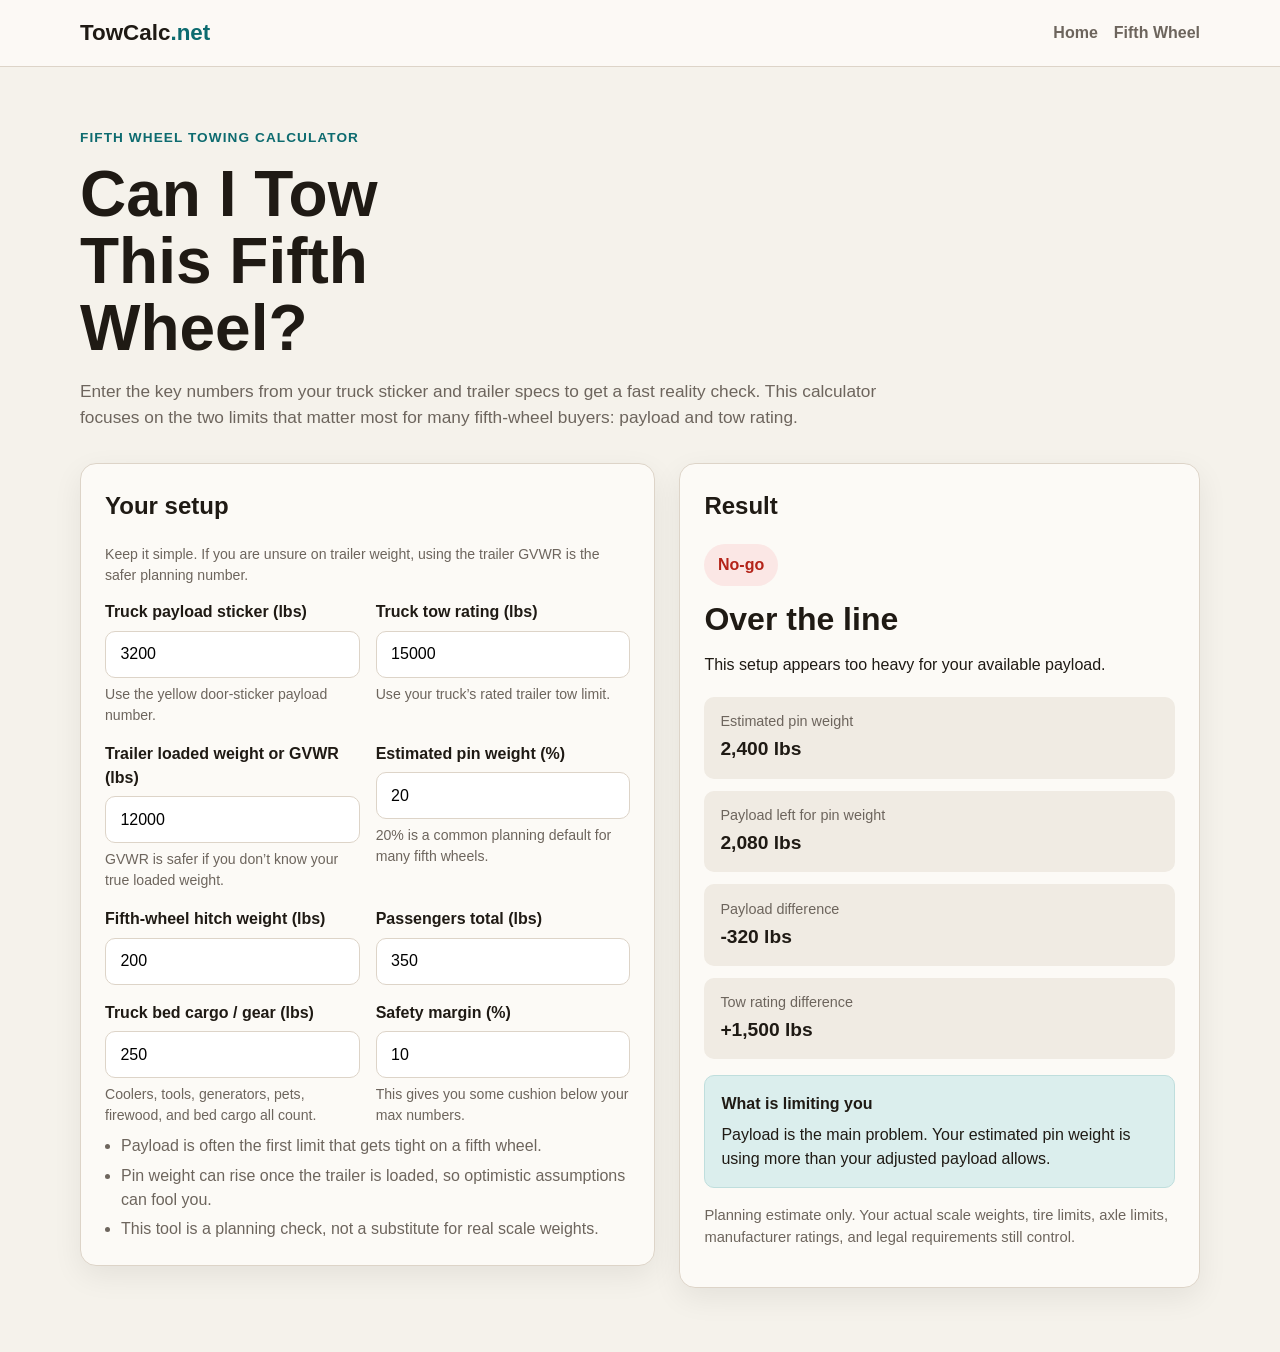
==== fifth-wheel-calculator/index.html @ 9ba945c0 "Add files via upload" ====
<!DOCTYPE html>
<html lang="en">
<head>
  <meta charset="UTF-8" />
  <meta name="viewport" content="width=device-width, initial-scale=1.0" />
  <title>Can I Tow This Fifth Wheel? | TowCalc.net</title>
  <meta name="description" content="Check whether your truck can realistically handle a fifth wheel based on payload, tow rating, passengers, cargo, hitch weight, and estimated pin weight." />
  <link rel="stylesheet" href="../assets/css/styles.css" />
</head>
<body>
  <header class="site-header">
    <div class="container header-inner">
      <a href="../index.html" class="logo">TowCalc<span>.net</span></a>
      <nav class="nav">
        <a href="../index.html">Home</a>
        <a href="./index.html">Fifth Wheel</a>
      </nav>
    </div>
  </header>

  <main class="page-section">
    <div class="container">
      <section class="page-intro">
        <p class="eyebrow">Fifth wheel towing calculator</p>
        <h1>Can I Tow This Fifth Wheel?</h1>
        <p class="hero-copy">
          Enter the key numbers from your truck sticker and trailer specs to get a fast reality check. This calculator focuses on the two limits that matter most for many fifth-wheel buyers: payload and tow rating.
        </p>
      </section>

      <div class="page-grid">
        <section class="panel">
          <h2>Your setup</h2>
          <p class="helper">
            Keep it simple. If you are unsure on trailer weight, using the trailer GVWR is the safer planning number.
          </p>

          <div class="form-grid" id="calc-form">
            <div class="field">
              <label for="payload">Truck payload sticker (lbs)</label>
              <input type="number" id="payload" value="3200" min="0" step="1" />
              <div class="helper">Use the yellow door-sticker payload number.</div>
            </div>

            <div class="field">
              <label for="towRating">Truck tow rating (lbs)</label>
              <input type="number" id="towRating" value="15000" min="0" step="1" />
              <div class="helper">Use your truck’s rated trailer tow limit.</div>
            </div>

            <div class="field">
              <label for="trailerWeight">Trailer loaded weight or GVWR (lbs)</label>
              <input type="number" id="trailerWeight" value="12000" min="0" step="1" />
              <div class="helper">GVWR is safer if you don’t know your true loaded weight.</div>
            </div>

            <div class="field">
              <label for="pinPercent">Estimated pin weight (%)</label>
              <input type="number" id="pinPercent" value="20" min="10" max="30" step="0.5" />
              <div class="helper">20% is a common planning default for many fifth wheels.</div>
            </div>

            <div class="field">
              <label for="hitchWeight">Fifth-wheel hitch weight (lbs)</label>
              <input type="number" id="hitchWeight" value="200" min="0" step="1" />
            </div>

            <div class="field">
              <label for="passengerWeight">Passengers total (lbs)</label>
              <input type="number" id="passengerWeight" value="350" min="0" step="1" />
            </div>

            <div class="field">
              <label for="cargoWeight">Truck bed cargo / gear (lbs)</label>
              <input type="number" id="cargoWeight" value="250" min="0" step="1" />
              <div class="helper">Coolers, tools, generators, pets, firewood, and bed cargo all count.</div>
            </div>

            <div class="field">
              <label for="safetyMargin">Safety margin (%)</label>
              <input type="number" id="safetyMargin" value="10" min="0" max="25" step="1" />
              <div class="helper">This gives you some cushion below your max numbers.</div>
            </div>
          </div>

          <ul class="mini-list">
            <li>Payload is often the first limit that gets tight on a fifth wheel.</li>
            <li>Pin weight can rise once the trailer is loaded, so optimistic assumptions can fool you.</li>
            <li>This tool is a planning check, not a substitute for real scale weights.</li>
          </ul>
        </section>

        <aside class="panel result-panel">
          <h2>Result</h2>

          <div id="statusBadge" class="result-status status-warn">Borderline</div>
          <h3 class="result-headline" id="resultHeadline">Close call</h3>
          <p class="result-summary" id="summaryText">
            Your setup is right on the edge. Payload appears to be the limiting factor.
          </p>

          <div class="result-list">
            <div class="result-item">
              <div class="result-label">Estimated pin weight</div>
              <div class="result-value" id="pinWeightResult">2,400 lbs</div>
            </div>

            <div class="result-item">
              <div class="result-label">Payload left for pin weight</div>
              <div class="result-value" id="payloadLeftResult">2,400 lbs</div>
            </div>

            <div class="result-item">
              <div class="result-label">Payload difference</div>
              <div class="result-value" id="payloadDiffResult">0 lbs</div>
            </div>

            <div class="result-item">
              <div class="result-label">Tow rating difference</div>
              <div class="result-value" id="towDiffResult">3,000 lbs</div>
            </div>
          </div>

          <div class="result-explainer">
            <strong id="constraintLabel">What is limiting you</strong>
            <span id="constraintText">Payload appears to be the tighter limit on this setup.</span>
          </div>

          <p class="note">
            Planning estimate only. Your actual scale weights, tire limits, axle limits, manufacturer ratings, and legal requirements still control.
          </p>
        </aside>
      </div>
    </div>
  </main>

  <script src="../assets/js/fifth-wheel.js"></script>
</body>
</html>
---- assets/css/styles.css ----
:root {
  --bg: #f5f2eb;
  --surface: #fcfaf6;
  --surface-2: #f0ebe3;
  --surface-3: #e8e0d5;
  --text: #1f1a14;
  --muted: #6d655d;
  --border: #ddd4c8;
  --primary: #0d6b6f;
  --primary-dark: #084e51;
  --primary-soft: #dbeeed;
  --good: #2f7d32;
  --good-bg: #e7f4e8;
  --warn: #b7791f;
  --warn-bg: #f8edd9;
  --bad: #b42318;
  --bad-bg: #fbe7e5;
  --shadow: 0 10px 30px rgba(0, 0, 0, 0.07);
  --radius: 16px;
  --radius-sm: 10px;
  --max-width: 1120px;
}

* {
  box-sizing: border-box;
}

html {
  font-size: 16px;
}

body {
  margin: 0;
  font-family: Arial, sans-serif;
  color: var(--text);
  background: var(--bg);
  line-height: 1.5;
}

a {
  color: inherit;
  text-decoration: none;
}

.container {
  width: min(var(--max-width), calc(100% - 2rem));
  margin: 0 auto;
}

.narrow {
  max-width: 760px;
}

.site-header {
  background: rgba(252, 250, 246, 0.92);
  border-bottom: 1px solid var(--border);
  position: sticky;
  top: 0;
  z-index: 20;
  backdrop-filter: blur(8px);
}

.header-inner {
  display: flex;
  justify-content: space-between;
  align-items: center;
  padding: 1rem 0;
}

.logo {
  font-size: 1.4rem;
  font-weight: 700;
}

.logo span {
  color: var(--primary);
}

.nav {
  display: flex;
  gap: 1rem;
}

.nav a {
  color: var(--muted);
  font-weight: 600;
}

.hero {
  padding: 4rem 0 3rem;
}

.hero-inner h1,
.page-intro h1 {
  font-size: clamp(2rem, 5vw, 4rem);
  line-height: 1.05;
  max-width: 12ch;
  margin: 0 0 1rem;
}

.eyebrow {
  color: var(--primary);
  text-transform: uppercase;
  letter-spacing: 0.08em;
  font-weight: 700;
  font-size: 0.85rem;
  margin-bottom: 0.75rem;
}

.hero-copy {
  max-width: 50rem;
  color: var(--muted);
  font-size: 1.08rem;
  margin-bottom: 2rem;
}

.hero-actions {
  display: flex;
  flex-wrap: wrap;
  gap: 1rem;
  align-items: center;
}

.primary-button {
  display: inline-flex;
  align-items: center;
  justify-content: center;
  background: var(--primary);
  color: #fff;
  padding: 0.95rem 1.25rem;
  border-radius: 999px;
  font-weight: 700;
  border: 1px solid var(--primary);
  transition: background 0.15s ease, transform 0.15s ease;
}

.primary-button:hover {
  background: var(--primary-dark);
  transform: translateY(-1px);
}

.secondary-link,
.text-link {
  color: var(--primary);
  font-weight: 700;
}

.button-grid {
  display: grid;
  grid-template-columns: repeat(auto-fit, minmax(240px, 1fr));
  gap: 1rem;
}

.card-button {
  display: block;
  background: var(--surface);
  border: 1px solid var(--border);
  border-radius: var(--radius);
  padding: 1.25rem;
  box-shadow: var(--shadow);
  transition: transform 0.15s ease, border-color 0.15s ease;
}

.card-button:hover {
  transform: translateY(-2px);
  border-color: var(--primary);
}

.card-button strong {
  display: block;
  margin-bottom: 0.5rem;
  font-size: 1.05rem;
}

.card-button span {
  color: var(--muted);
  font-size: 0.95rem;
}

.card-button.disabled {
  opacity: 0.65;
  pointer-events: none;
}

.info-section {
  padding: 1rem 0 4rem;
}

.info-section h2 {
  font-size: 1.75rem;
  margin-bottom: 0.75rem;
}

.home-grid {
  display: grid;
  grid-template-columns: 1fr 1fr;
  gap: 1.5rem;
}

.page-section {
  padding: 3rem 0 4rem;
}

.page-intro {
  margin-bottom: 1.5rem;
}

.page-grid {
  display: grid;
  grid-template-columns: 1.05fr 0.95fr;
  gap: 1.5rem;
  align-items: start;
}

.panel {
  background: var(--surface);
  border: 1px solid var(--border);
  border-radius: var(--radius);
  padding: 1.5rem;
  box-shadow: var(--shadow);
}

.panel h2,
.panel h3 {
  margin-top: 0;
}

.form-grid {
  display: grid;
  grid-template-columns: 1fr 1fr;
  gap: 1rem;
}

.field {
  display: flex;
  flex-direction: column;
}

.field.full {
  grid-column: 1 / -1;
}

label {
  font-weight: 700;
  margin-bottom: 0.4rem;
}

input,
select {
  padding: 0.85rem 0.9rem;
  border-radius: var(--radius-sm);
  border: 1px solid var(--border);
  background: #fff;
  font-size: 1rem;
}

input:focus,
select:focus {
  outline: 2px solid rgba(13, 107, 111, 0.2);
  border-color: var(--primary);
}

.helper {
  color: var(--muted);
  font-size: 0.88rem;
  margin-top: 0.35rem;
}

.result-panel {
  position: sticky;
  top: 5.5rem;
}

.result-status {
  display: inline-block;
  padding: 0.55rem 0.85rem;
  border-radius: 999px;
  font-weight: 700;
  margin-bottom: 1rem;
}

.status-good {
  background: var(--good-bg);
  color: var(--good);
}

.status-warn {
  background: var(--warn-bg);
  color: var(--warn);
}

.status-bad {
  background: var(--bad-bg);
  color: var(--bad);
}

.result-headline {
  font-size: 2rem;
  line-height: 1.1;
  margin: 0 0 0.75rem;
}

.result-summary {
  color: var(--text);
  font-size: 1rem;
  margin-bottom: 1.25rem;
}

.result-list {
  display: grid;
  gap: 0.75rem;
}

.result-item {
  background: var(--surface-2);
  border-radius: var(--radius-sm);
  padding: 0.9rem 1rem;
}

.result-label {
  color: var(--muted);
  font-size: 0.9rem;
  margin-bottom: 0.15rem;
}

.result-value {
  font-size: 1.2rem;
  font-weight: 700;
}

.result-explainer {
  margin-top: 1rem;
  padding: 1rem;
  background: var(--primary-soft);
  border-radius: var(--radius-sm);
  border: 1px solid #bfdedd;
}

.result-explainer strong {
  display: block;
  margin-bottom: 0.4rem;
}

.note {
  margin-top: 1rem;
  color: var(--muted);
  font-size: 0.92rem;
}

.mini-list {
  margin: 0.5rem 0 0;
  padding-left: 1rem;
  color: var(--muted);
}

.mini-list li + li {
  margin-top: 0.35rem;
}

@media (max-width: 800px) {
  .page-grid,
  .form-grid,
  .home-grid {
    grid-template-columns: 1fr;
  }

  .nav {
    display: none;
  }

  .hero {
    padding-top: 2.5rem;
  }

  .result-panel {
    position: static;
  }

  .page-intro h1,
  .hero-inner h1 {
    max-width: none;
  }
}
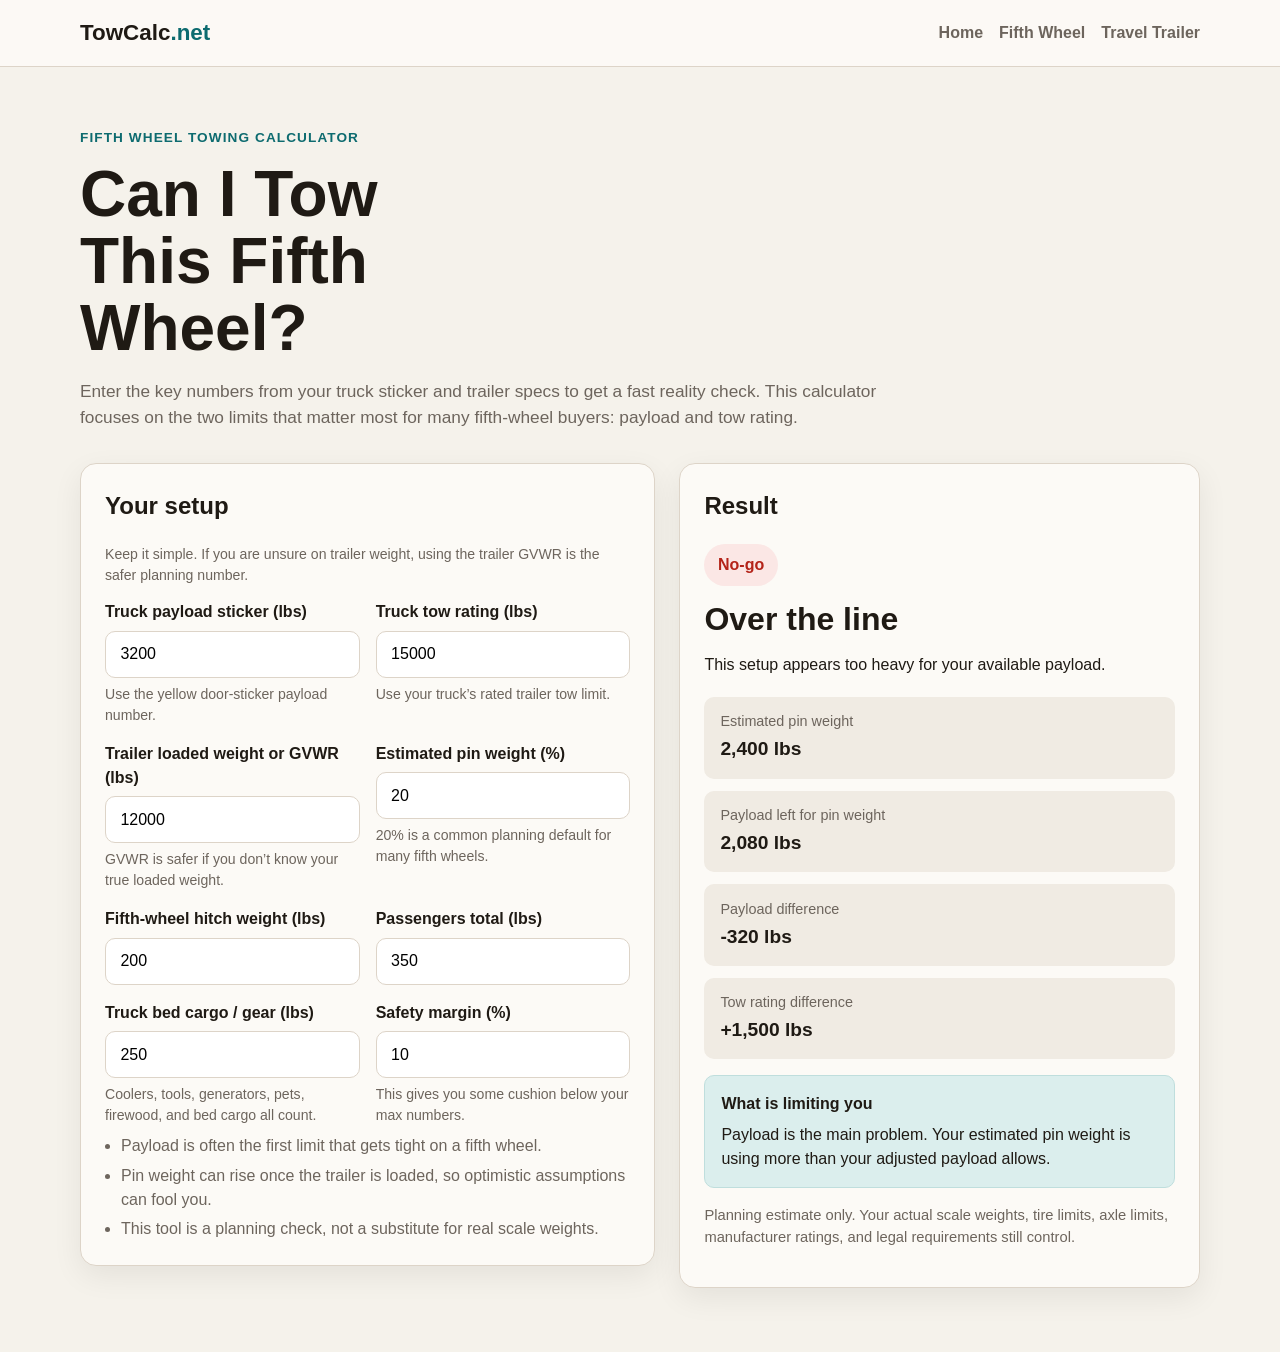
==== commit e8f5852b: "Add files via upload" ====
--- a/fifth-wheel-calculator/index.html
+++ b/fifth-wheel-calculator/index.html
@@ -14,6 +14,7 @@
       <nav class="nav">
         <a href="../index.html">Home</a>
         <a href="./index.html">Fifth Wheel</a>
+        <a href="../travel-trailer-calculator/index.html">Travel Trailer</a>
       </nav>
     </div>
   </header>
--- a/assets/css/styles.css
+++ b/assets/css/styles.css
@@ -121,21 +121,37 @@
   align-items: center;
 }
 
-.primary-button {
+.primary-button,
+.secondary-button {
   display: inline-flex;
   align-items: center;
   justify-content: center;
+  min-height: 44px;
+  padding: 0.95rem 1.25rem;
+  border-radius: 999px;
+  font-weight: 700;
+  transition: background 0.15s ease, color 0.15s ease, border-color 0.15s ease, transform 0.15s ease;
+}
+
+.primary-button {
   background: var(--primary);
   color: #fff;
-  padding: 0.95rem 1.25rem;
-  border-radius: 999px;
-  font-weight: 700;
   border: 1px solid var(--primary);
-  transition: background 0.15s ease, transform 0.15s ease;
 }
 
 .primary-button:hover {
   background: var(--primary-dark);
+  transform: translateY(-1px);
+}
+
+.secondary-button {
+  background: transparent;
+  color: var(--primary);
+  border: 1px solid var(--primary);
+}
+
+.secondary-button:hover {
+  background: var(--primary-soft);
   transform: translateY(-1px);
 }
 
@@ -380,4 +396,17 @@
   .hero-inner h1 {
     max-width: none;
   }
+}
+
+@media (max-width: 640px) {
+  .hero-actions {
+    flex-direction: column;
+    align-items: stretch;
+  }
+
+  .hero-actions .primary-button,
+  .hero-actions .secondary-button {
+    width: 100%;
+    text-align: center;
+  }
 }
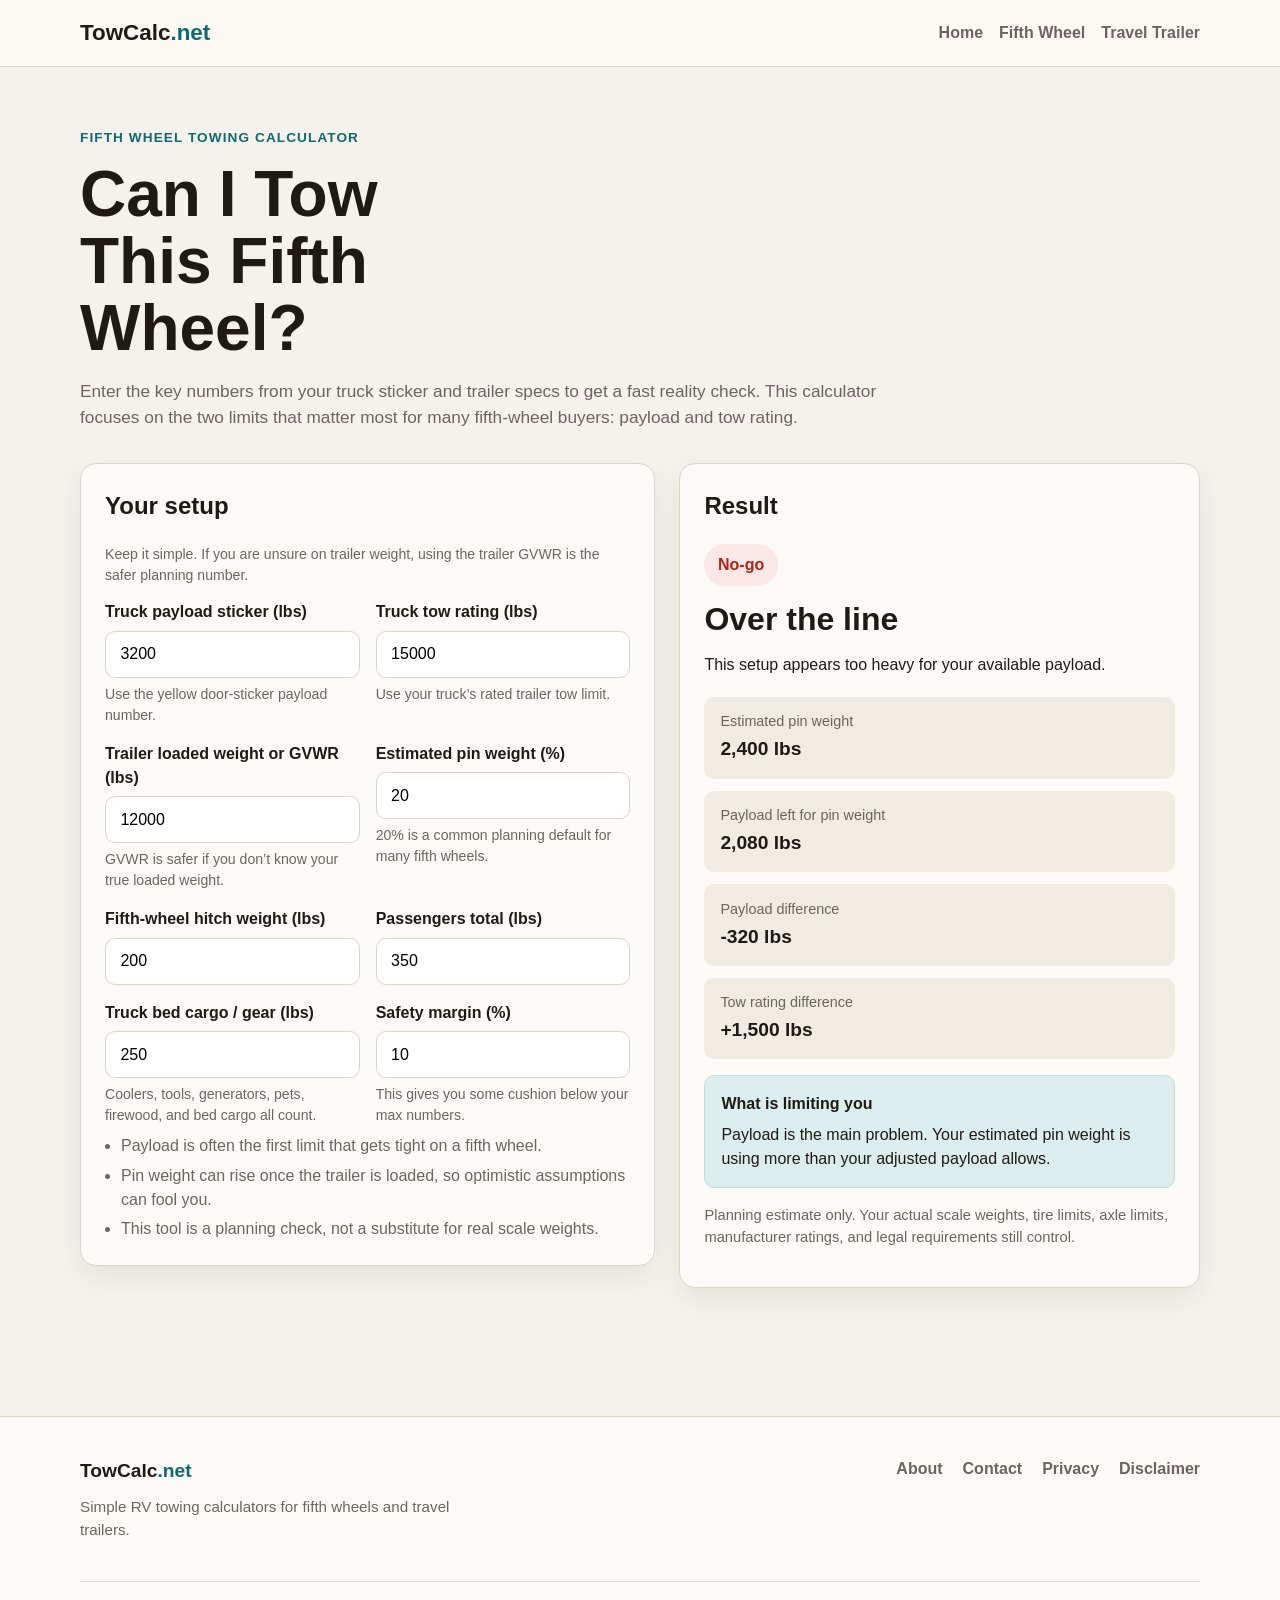
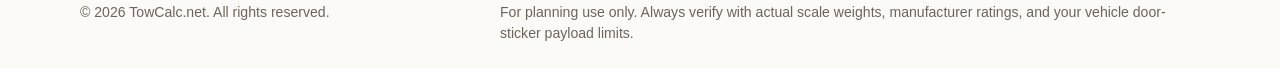
==== commit c0c0219c: "Add files via upload" ====
--- a/fifth-wheel-calculator/index.html
+++ b/fifth-wheel-calculator/index.html
@@ -136,5 +136,27 @@
   </main>
 
   <script src="../assets/js/fifth-wheel.js"></script>
+   <footer class="site-footer">
+    <div class="container footer-inner">
+      <div class="footer-brand">
+        <a href="/" class="footer-logo">TowCalc<span>.net</span></a>
+        <p class="footer-text">
+        Simple RV towing calculators for fifth wheels and travel trailers.
+        </p>
+      </div>
+
+      <div class="footer-links">
+        <a href="/about.html">About</a>
+        <a href="/contact.html">Contact</a>
+        <a href="/privacy.html">Privacy</a>
+        <a href="/disclaimer.html">Disclaimer</a>
+      </div>
+    </div>
+
+    <div class="container footer-bottom">
+      <p>&copy; 2026 TowCalc.net. All rights reserved.</p>
+      <p>For planning use only. Always verify with actual scale weights, manufacturer ratings, and your vehicle door-sticker payload limits.</p>
+    </div>
+  </footer>
 </body>
 </html>
--- a/assets/css/styles.css
+++ b/assets/css/styles.css
@@ -409,4 +409,133 @@
     width: 100%;
     text-align: center;
   }
+}
+.chooser-grid {
+  margin-top: 1.5rem;
+}
+
+.chooser-card {
+  min-height: 170px;
+  background: linear-gradient(180deg, #ffffff 0%, #f7f3ed 100%);
+  border: 1px solid #cfc3b4;
+  box-shadow: 0 14px 34px rgba(0, 0, 0, 0.09);
+  cursor: pointer;
+  transition: box-shadow 0.18s ease, border-color 0.18s ease, transform 0.18s ease;
+}
+
+.chooser-card:hover {
+  transform: translateY(-2px);
+  border-color: var(--primary);
+  box-shadow: 0 18px 38px rgba(13, 107, 111, 0.12);
+}
+
+.chooser-card:focus-visible {
+  outline: 2px solid rgba(13, 107, 111, 0.28);
+  outline-offset: 3px;
+}
+
+.chooser-card strong {
+  display: inline-block;
+  font-size: 1.15rem;
+  color: var(--text);
+  margin-bottom: 0.65rem;
+  transition: color 0.18s ease;
+}
+
+.chooser-card:hover strong {
+  color: var(--primary-dark);
+}
+
+.chooser-card span {
+  display: block;
+  line-height: 1.5;
+  color: var(--muted);
+}
+
+@media (max-width: 800px) {
+  .chooser-card {
+    min-height: auto;
+  }
+
+  .chooser-card:hover {
+    transform: none;
+  }
+}
+
+.site-footer {
+  margin-top: 4rem;
+  padding: 2.5rem 0 1.5rem;
+  border-top: 1px solid var(--border);
+  background: var(--surface);
+}
+
+.footer-inner {
+  display: flex;
+  justify-content: space-between;
+  align-items: flex-start;
+  gap: 2rem;
+  padding-bottom: 1.5rem;
+}
+
+.footer-logo {
+  font-size: 1.2rem;
+  font-weight: 700;
+  color: var(--text);
+}
+
+.footer-logo span {
+  color: var(--primary);
+}
+
+.footer-brand {
+  max-width: 420px;
+}
+
+.footer-text {
+  margin-top: 0.65rem;
+  color: var(--muted);
+  font-size: 0.95rem;
+}
+
+.footer-links {
+  display: flex;
+  flex-wrap: wrap;
+  gap: 1rem 1.25rem;
+  justify-content: flex-end;
+}
+
+.footer-links a {
+  color: var(--muted);
+  font-weight: 600;
+}
+
+.footer-links a:hover {
+  color: var(--primary);
+}
+
+.footer-bottom {
+  padding-top: 1.25rem;
+  border-top: 1px solid var(--border);
+  display: flex;
+  justify-content: space-between;
+  gap: 1.5rem;
+  flex-wrap: wrap;
+}
+
+.footer-bottom p {
+  margin: 0;
+  color: var(--muted);
+  font-size: 0.88rem;
+  max-width: 700px;
+}
+
+@media (max-width: 800px) {
+  .footer-inner,
+  .footer-bottom {
+    flex-direction: column;
+  }
+
+  .footer-links {
+    justify-content: flex-start;
+  }
 }
